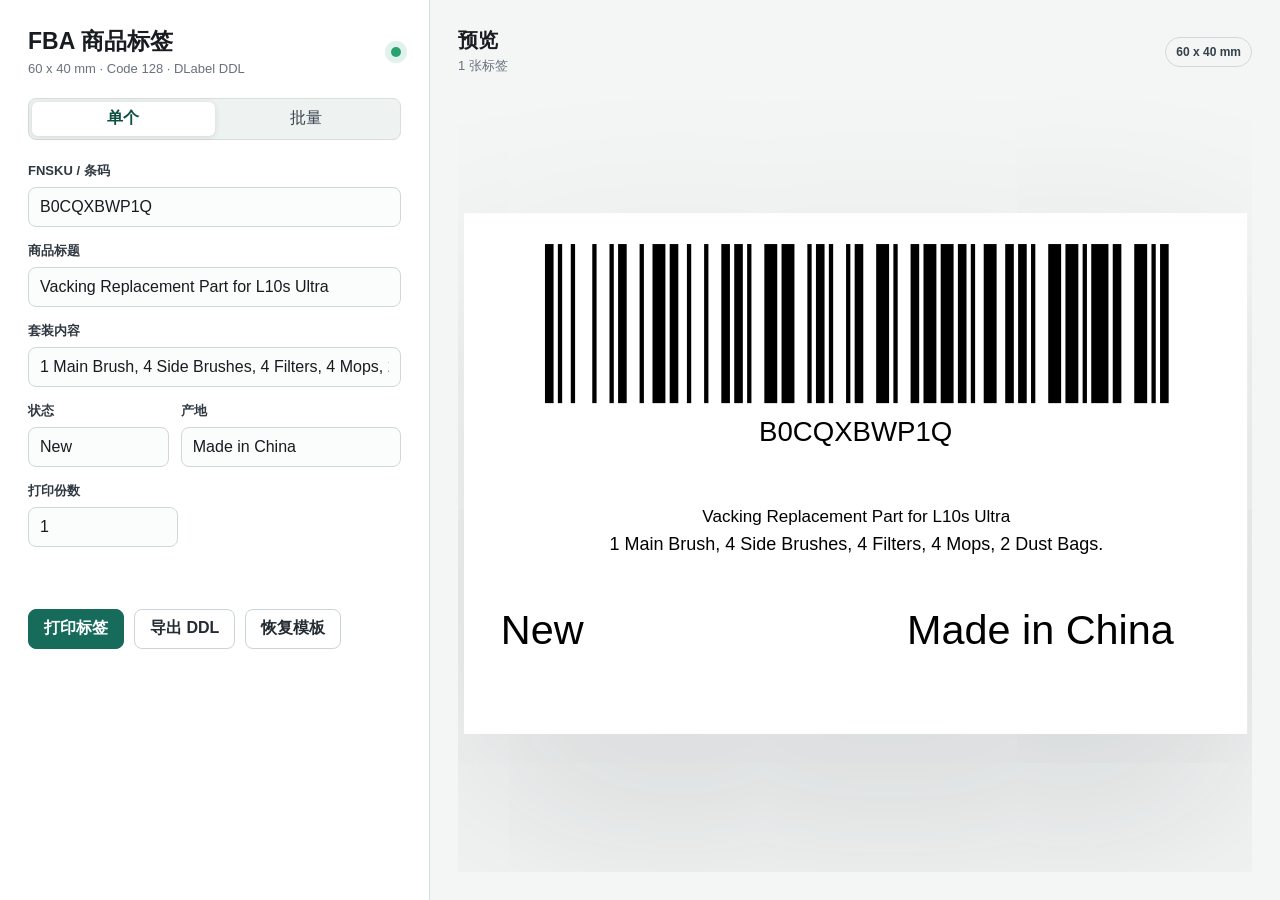
==== amazon-fba-label-tool-web/index.html @ e328e83c "add new" ====
<!doctype html>
<html lang="zh-CN">
  <head>
    <meta charset="utf-8" />
    <meta name="viewport" content="width=device-width, initial-scale=1" />
    <title>Amazon FBA 商品标签工具</title>
    <meta
      name="description"
      content="在线生成美国 Amazon FBA 商品标签，支持 FNSKU Code 128 条码、60 x 40 mm 打印、批量输入和 DLabel DDL 导出。"
    />
    <meta name="theme-color" content="#176b5b" />
    <link rel="icon" href="./assets/icon.svg" type="image/svg+xml" />
    <link rel="apple-touch-icon" href="./assets/icon.png" />
    <link rel="manifest" href="./manifest.webmanifest" />
    <link rel="stylesheet" href="./styles.css?v=20260509-5" />
  </head>
  <body>
    <main class="app-shell">
      <section class="control-panel" aria-label="标签字段">
        <div class="brand-row">
          <div>
            <h1>FBA 商品标签</h1>
            <p>60 x 40 mm · Code 128 · DLabel DDL</p>
          </div>
          <span class="status-dot" aria-hidden="true"></span>
        </div>

        <div class="segmented" role="tablist" aria-label="输入模式">
          <button class="segment active" type="button" data-mode="single" role="tab" aria-selected="true">
            单个
          </button>
          <button class="segment" type="button" data-mode="batch" role="tab" aria-selected="false">
            批量
          </button>
        </div>

        <form class="form-grid" id="singleForm">
          <label class="field">
            <span>FNSKU / 条码</span>
            <input id="fnsku" autocomplete="off" spellcheck="false" value="B0CQXBWP1Q" />
          </label>

          <label class="field">
            <span>商品标题</span>
            <input
              id="titleText"
              autocomplete="off"
              spellcheck="false"
              value="Vacking Replacement Part for L10s Ultra"
            />
          </label>

          <label class="field">
            <span>套装内容</span>
            <input
              id="contentsText"
              autocomplete="off"
              spellcheck="false"
              value="1 Main Brush, 4 Side Brushes, 4 Filters, 4 Mops, 2 Dust Bags."
            />
          </label>

          <div class="split-fields">
            <label class="field">
              <span>状态</span>
              <input id="conditionText" autocomplete="off" spellcheck="false" value="New" />
            </label>
            <label class="field">
              <span>产地</span>
              <input id="originText" autocomplete="off" spellcheck="false" value="Made in China" />
            </label>
          </div>

          <label class="field compact">
            <span>打印份数</span>
            <input id="quantity" type="number" min="1" max="500" value="1" />
          </label>
        </form>

        <form class="form-grid hidden" id="batchForm">
          <label class="field">
            <span>批量数据</span>
            <textarea
              id="batchInput"
              spellcheck="false"
              placeholder="FNSKU<Tab>商品标题<Tab>套装内容"
            ></textarea>
          </label>
          <div class="split-fields">
            <label class="field">
              <span>状态</span>
              <input id="batchConditionText" autocomplete="off" spellcheck="false" value="New" />
            </label>
            <label class="field">
              <span>产地</span>
              <input id="batchOriginText" autocomplete="off" spellcheck="false" value="Made in China" />
            </label>
          </div>
        </form>

        <p class="validation" id="validationMessage" role="status" aria-live="polite"></p>

        <div class="actions">
          <button class="primary" id="printButton" type="button">打印标签</button>
          <button id="downloadButton" type="button">导出 DDL</button>
          <button id="resetButton" type="button">恢复模板</button>
        </div>
      </section>

      <section class="preview-panel" aria-label="标签预览">
        <div class="preview-header">
          <div>
            <h2>预览</h2>
            <p id="previewMeta">1 张标签</p>
          </div>
          <span class="size-pill">60 x 40 mm</span>
        </div>

        <div class="preview-stage">
          <div class="preview-holder" id="previewHolder"></div>
        </div>
      </section>
    </main>

    <section id="printArea" aria-hidden="true"></section>

    <script src="./app.js?v=20260509-5"></script>
  </body>
</html>
---- amazon-fba-label-tool-web/styles.css ----
:root {
  color-scheme: light;
  --ink: #181b1f;
  --muted: #68717d;
  --line: #d9dee5;
  --panel: #ffffff;
  --page: #f4f6f5;
  --accent: #176b5b;
  --accent-strong: #0d4f43;
  --warning: #b45b18;
  --shadow: 0 22px 60px rgba(31, 40, 50, 0.16);
}

* {
  box-sizing: border-box;
}

html,
body {
  margin: 0;
  min-height: 100%;
}

body {
  background: var(--page);
  color: var(--ink);
  font-family: Inter, -apple-system, BlinkMacSystemFont, "Segoe UI", "PingFang SC",
    "Hiragino Sans GB", "Microsoft YaHei", Arial, sans-serif;
}

button,
input,
textarea {
  font: inherit;
}

.app-shell {
  display: grid;
  grid-template-columns: minmax(340px, 430px) minmax(520px, 1fr);
  min-height: 100vh;
}

.control-panel {
  align-content: start;
  background: var(--panel);
  border-right: 1px solid var(--line);
  display: grid;
  gap: 22px;
  padding: 28px;
}

.brand-row,
.preview-header {
  align-items: center;
  display: flex;
  justify-content: space-between;
  gap: 18px;
}

h1,
h2,
p {
  margin: 0;
}

h1 {
  font-size: 23px;
  letter-spacing: 0;
  line-height: 1.2;
}

h2 {
  font-size: 20px;
  letter-spacing: 0;
  line-height: 1.2;
}

.brand-row p,
.preview-header p {
  color: var(--muted);
  font-size: 13px;
  margin-top: 5px;
}

.status-dot {
  background: #28a36f;
  border-radius: 999px;
  box-shadow: 0 0 0 6px rgba(40, 163, 111, 0.14);
  flex: 0 0 auto;
  height: 10px;
  width: 10px;
}

.segmented {
  background: #eef2f0;
  border: 1px solid #d7dfda;
  border-radius: 8px;
  display: grid;
  grid-template-columns: 1fr 1fr;
  padding: 3px;
}

.segment {
  background: transparent;
  border: 0;
  border-radius: 6px;
  color: #39424d;
  cursor: pointer;
  height: 34px;
}

.segment.active {
  background: #ffffff;
  box-shadow: 0 1px 6px rgba(30, 42, 52, 0.12);
  color: var(--accent-strong);
  font-weight: 650;
}

.form-grid {
  display: grid;
  gap: 15px;
}

.field {
  display: grid;
  gap: 7px;
}

.field span {
  color: #303842;
  font-size: 13px;
  font-weight: 650;
}

.field input,
.field textarea {
  background: #fbfcfc;
  border: 1px solid #cfd7dd;
  border-radius: 8px;
  color: var(--ink);
  outline: none;
  padding: 10px 11px;
  transition: border-color 160ms ease, box-shadow 160ms ease, background 160ms ease;
  width: 100%;
}

.field input:focus,
.field textarea:focus {
  background: #ffffff;
  border-color: var(--accent);
  box-shadow: 0 0 0 3px rgba(23, 107, 91, 0.14);
}

.field textarea {
  min-height: 164px;
  resize: vertical;
}

.field.compact {
  max-width: 150px;
}

.split-fields {
  display: grid;
  gap: 12px;
  grid-template-columns: minmax(0, 0.78fr) minmax(0, 1.22fr);
}

.validation {
  color: var(--warning);
  font-size: 13px;
  min-height: 18px;
}

.actions {
  display: flex;
  flex-wrap: wrap;
  gap: 10px;
}

.actions button {
  align-items: center;
  border: 1px solid #cbd4d9;
  border-radius: 8px;
  background: #ffffff;
  color: #232b33;
  cursor: pointer;
  display: inline-flex;
  font-weight: 650;
  min-height: 40px;
  padding: 0 15px;
}

.actions button.primary {
  background: var(--accent);
  border-color: var(--accent);
  color: #ffffff;
}

.actions button.primary:hover {
  background: var(--accent-strong);
}

.actions button:hover {
  border-color: #9cabb5;
}

.preview-panel {
  display: grid;
  grid-template-rows: auto 1fr;
  min-width: 0;
  padding: 28px;
}

.size-pill {
  border: 1px solid #cfd7dd;
  border-radius: 999px;
  color: #34404a;
  font-size: 12px;
  font-weight: 700;
  padding: 7px 10px;
}

.preview-stage {
  align-items: center;
  display: grid;
  justify-content: center;
  min-height: 0;
  overflow: auto;
  padding: 30px 0;
}

.preview-holder {
  --scale: 3.45;
  height: calc(40mm * var(--scale));
  position: relative;
  width: calc(60mm * var(--scale));
}

.preview-holder .fba-label {
  box-shadow: var(--shadow);
  transform: scale(var(--scale));
  transform-origin: left top;
}

.fba-label {
  background: #ffffff;
  color: #000000;
  font-family: Arial, Helvetica, sans-serif;
  height: 40mm;
  overflow: hidden;
  position: relative;
  width: 60mm;
}

.barcode-zone {
  align-items: center;
  display: flex;
  flex-direction: column;
  height: 17.2mm;
  left: 2.82mm;
  position: absolute;
  top: 2.35mm;
  width: 54.43mm;
}

.barcode-svg {
  display: block;
  height: 12.2mm;
  overflow: visible;
  width: 100%;
}

.code-text {
  display: block;
  font-size: 6pt;
  line-height: 3.2mm;
  margin-top: 0.85mm;
  max-width: 54.43mm;
  overflow: hidden;
  text-align: center;
  white-space: nowrap;
  width: 100%;
}

.label-line {
  left: 0;
  overflow: hidden;
  position: absolute;
  text-align: center;
  text-overflow: clip;
  white-space: nowrap;
}

.label-product {
  height: 8.65mm;
  left: 1.5mm;
  overflow: hidden;
  position: absolute;
  text-align: center;
  top: 20.15mm;
  width: 57mm;
}

.product-svg {
  display: block;
  height: 100%;
  overflow: visible;
  width: 100%;
}

.product-line {
  fill: #000000;
  letter-spacing: 0;
}

.label-condition,
.label-origin {
  font-size: 9pt;
  height: 4.5mm;
  line-height: 4.5mm;
  top: 29.98mm;
}

.label-condition {
  left: 2.82mm;
  text-align: left;
  width: 15mm;
}

.label-origin {
  left: 33.97mm;
  text-align: left;
  width: 23.28mm;
}

.hidden {
  display: none;
}

#printArea {
  display: none;
}

@media (max-width: 960px) {
  .app-shell {
    grid-template-columns: 1fr;
  }

  .control-panel {
    border-right: 0;
    border-bottom: 1px solid var(--line);
  }

  .preview-panel {
    min-height: 560px;
  }
}

@media (max-width: 580px) {
  .control-panel,
  .preview-panel {
    padding: 20px;
  }

  .split-fields {
    grid-template-columns: 1fr;
  }

  .preview-holder {
    --scale: 2.22;
  }
}

@page {
  size: 60mm 40mm;
  margin: 0;
}

@media print {
  html,
  body {
    background: #ffffff;
    height: auto;
    margin: 0;
    padding: 0;
  }

  .app-shell {
    display: none;
  }

  #printArea {
    display: block;
  }

  .print-page {
    break-after: page;
    height: 40mm;
    page-break-after: always;
    width: 60mm;
  }

  .print-page:last-child {
    break-after: auto;
    page-break-after: auto;
  }

  .fba-label {
    box-shadow: none;
    height: 40mm;
    width: 60mm;
  }
}
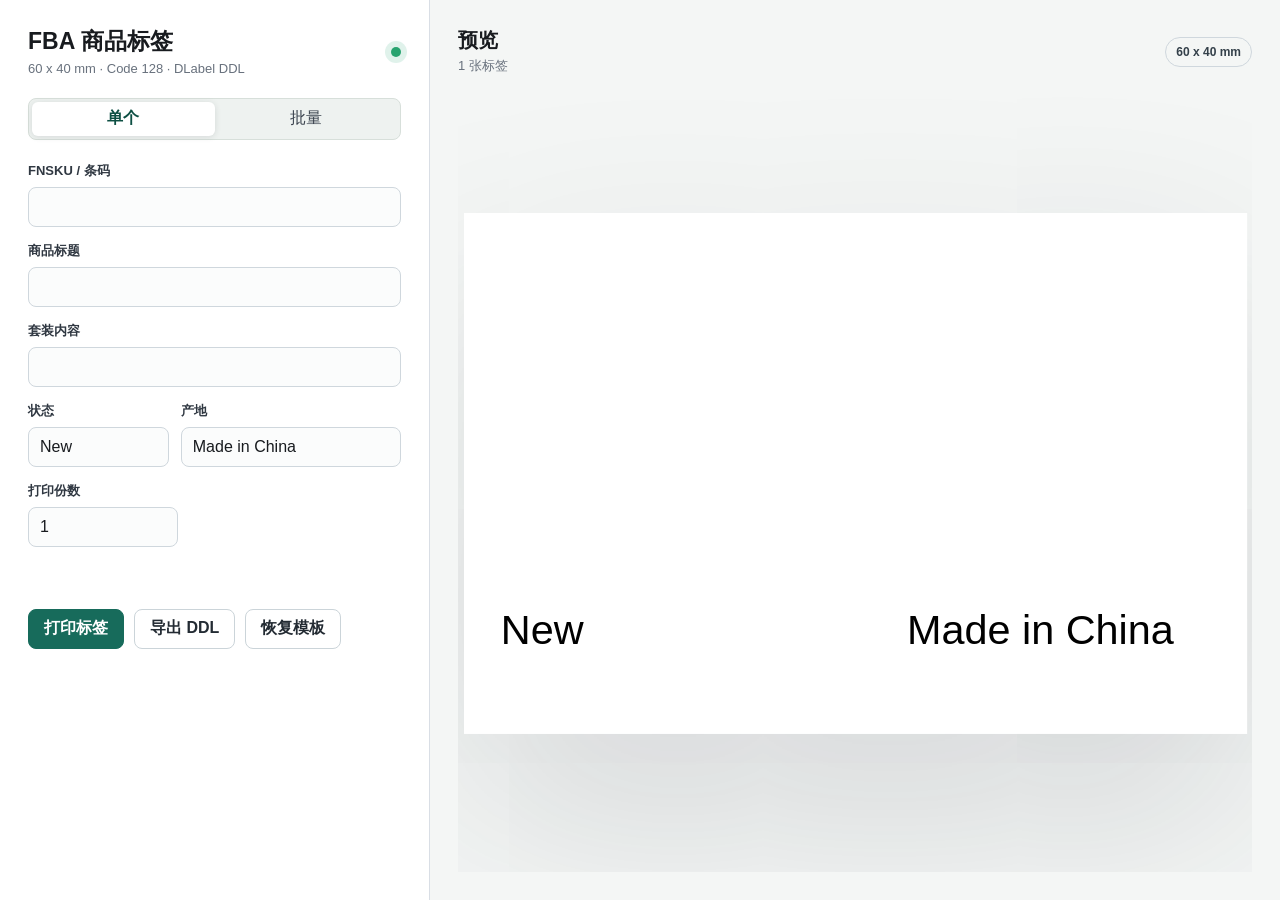
==== commit 41dff592: "Add files via upload" ====
--- a/amazon-fba-label-tool-web/index.html
+++ b/amazon-fba-label-tool-web/index.html
@@ -12,7 +12,7 @@
     <link rel="icon" href="./assets/icon.svg" type="image/svg+xml" />
     <link rel="apple-touch-icon" href="./assets/icon.png" />
     <link rel="manifest" href="./manifest.webmanifest" />
-    <link rel="stylesheet" href="./styles.css?v=20260509-5" />
+    <link rel="stylesheet" href="./styles.css?v=20260509-6" />
   </head>
   <body>
     <main class="app-shell">
@@ -37,7 +37,7 @@
         <form class="form-grid" id="singleForm">
           <label class="field">
             <span>FNSKU / 条码</span>
-            <input id="fnsku" autocomplete="off" spellcheck="false" value="B0CQXBWP1Q" />
+            <input id="fnsku" autocomplete="off" spellcheck="false" value="" />
           </label>
 
           <label class="field">
@@ -46,7 +46,7 @@
               id="titleText"
               autocomplete="off"
               spellcheck="false"
-              value="Vacking Replacement Part for L10s Ultra"
+              value=""
             />
           </label>
 
@@ -56,7 +56,7 @@
               id="contentsText"
               autocomplete="off"
               spellcheck="false"
-              value="1 Main Brush, 4 Side Brushes, 4 Filters, 4 Mops, 2 Dust Bags."
+              value=""
             />
           </label>
 
@@ -124,6 +124,6 @@
 
     <section id="printArea" aria-hidden="true"></section>
 
-    <script src="./app.js?v=20260509-5"></script>
+    <script src="./app.js?v=20260509-6"></script>
   </body>
 </html>
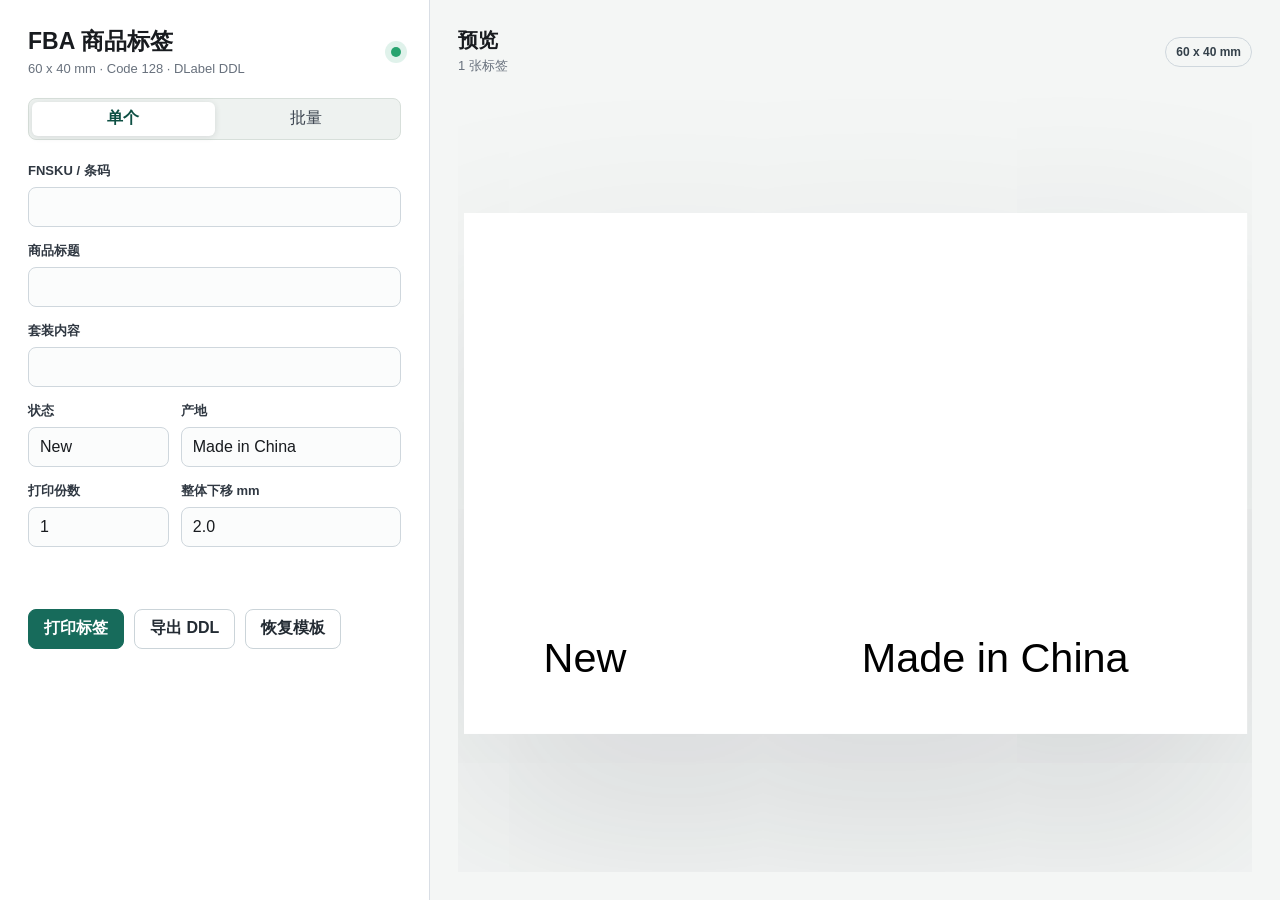
==== commit 52d5d4cf: "Add files via upload" ====
--- a/amazon-fba-label-tool-web/index.html
+++ b/amazon-fba-label-tool-web/index.html
@@ -12,7 +12,7 @@
     <link rel="icon" href="./assets/icon.svg" type="image/svg+xml" />
     <link rel="apple-touch-icon" href="./assets/icon.png" />
     <link rel="manifest" href="./manifest.webmanifest" />
-    <link rel="stylesheet" href="./styles.css?v=20260509-6" />
+    <link rel="stylesheet" href="./styles.css?v=20260511-1" />
   </head>
   <body>
     <main class="app-shell">
@@ -71,10 +71,16 @@
             </label>
           </div>
 
-          <label class="field compact">
-            <span>打印份数</span>
-            <input id="quantity" type="number" min="1" max="500" value="1" />
-          </label>
+          <div class="split-fields">
+            <label class="field">
+              <span>打印份数</span>
+              <input id="quantity" type="number" min="1" max="500" value="1" />
+            </label>
+            <label class="field">
+              <span>整体下移 mm</span>
+              <input id="verticalOffset" type="number" min="-2" max="5" step="0.1" value="2.0" />
+            </label>
+          </div>
         </form>
 
         <form class="form-grid hidden" id="batchForm">
@@ -96,6 +102,10 @@
               <input id="batchOriginText" autocomplete="off" spellcheck="false" value="Made in China" />
             </label>
           </div>
+          <label class="field compact">
+            <span>整体下移 mm</span>
+            <input id="batchVerticalOffset" type="number" min="-2" max="5" step="0.1" value="2.0" />
+          </label>
         </form>
 
         <p class="validation" id="validationMessage" role="status" aria-live="polite"></p>
@@ -124,6 +134,6 @@
 
     <section id="printArea" aria-hidden="true"></section>
 
-    <script src="./app.js?v=20260509-6"></script>
+    <script src="./app.js?v=20260511-1"></script>
   </body>
 </html>
--- a/amazon-fba-label-tool-web/styles.css
+++ b/amazon-fba-label-tool-web/styles.css
@@ -323,13 +323,13 @@
 }
 
 .label-condition {
-  left: 2.82mm;
+  left: 6.1mm;
   text-align: left;
   width: 15mm;
 }
 
 .label-origin {
-  left: 33.97mm;
+  left: 30.5mm;
   text-align: left;
   width: 23.28mm;
 }
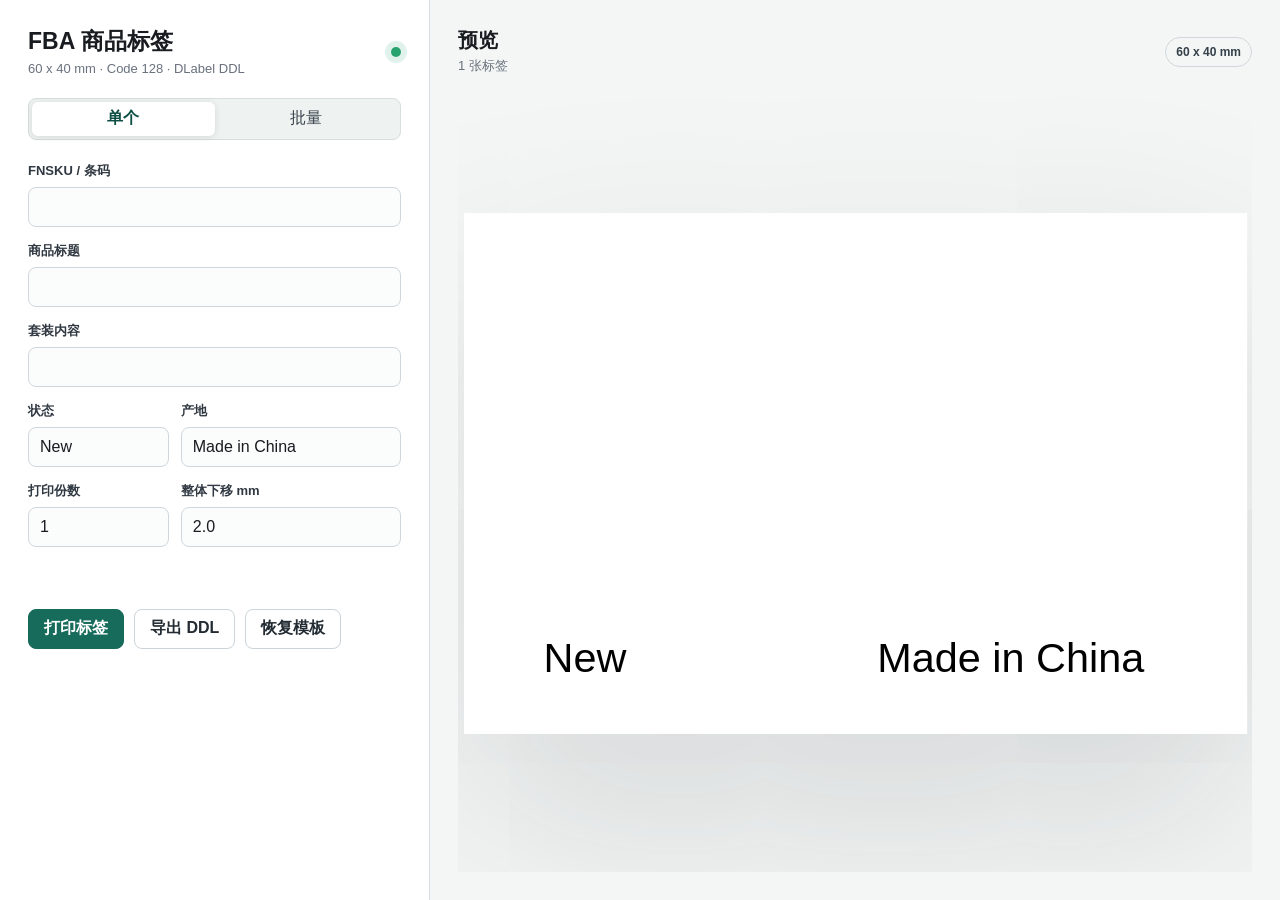
==== commit f7408143: "Refresh label tool assets" ====
--- a/amazon-fba-label-tool-web/index.html
+++ b/amazon-fba-label-tool-web/index.html
@@ -12,7 +12,7 @@
     <link rel="icon" href="./assets/icon.svg" type="image/svg+xml" />
     <link rel="apple-touch-icon" href="./assets/icon.png" />
     <link rel="manifest" href="./manifest.webmanifest" />
-    <link rel="stylesheet" href="./styles.css?v=20260511-1" />
+    <link rel="stylesheet" href="./styles.css?v=20260810-1" />
   </head>
   <body>
     <main class="app-shell">
@@ -134,6 +134,6 @@
 
     <section id="printArea" aria-hidden="true"></section>
 
-    <script src="./app.js?v=20260511-1"></script>
+    <script src="./app.js?v=20260810-1"></script>
   </body>
 </html>
--- a/amazon-fba-label-tool-web/styles.css
+++ b/amazon-fba-label-tool-web/styles.css
@@ -311,6 +311,7 @@
 
 .product-line {
   fill: #000000;
+  font-weight: 700;
   letter-spacing: 0;
 }
 
@@ -329,7 +330,7 @@
 }
 
 .label-origin {
-  left: 30.5mm;
+  left: 31.7mm;
   text-align: left;
   width: 23.28mm;
 }
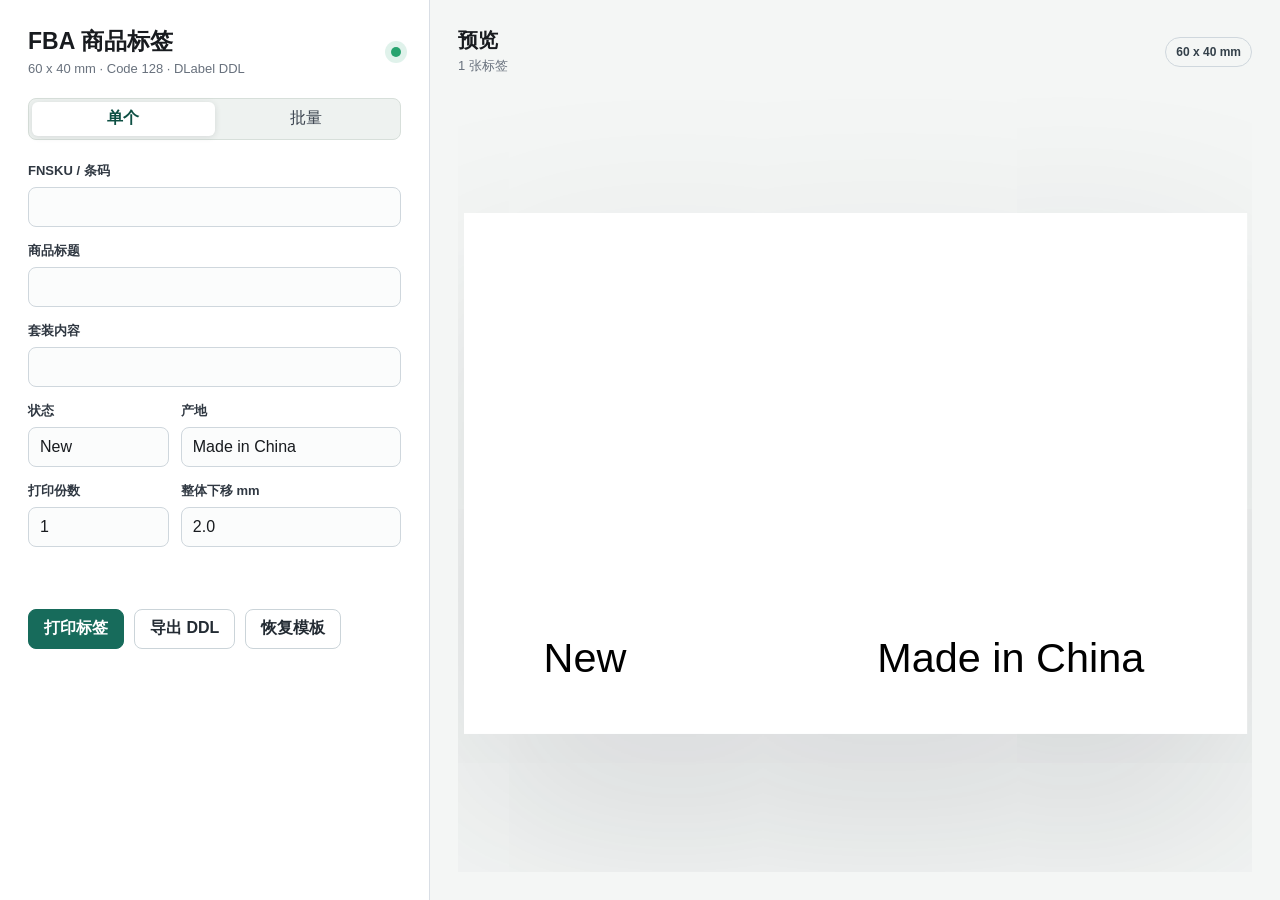
==== commit 9a6039f8: "Refresh label tool script cache" ====
--- a/amazon-fba-label-tool-web/index.html
+++ b/amazon-fba-label-tool-web/index.html
@@ -134,6 +134,6 @@
 
     <section id="printArea" aria-hidden="true"></section>
 
-    <script src="./app.js?v=20260810-1"></script>
+    <script src="./app.js?v=20260904-1"></script>
   </body>
 </html>
